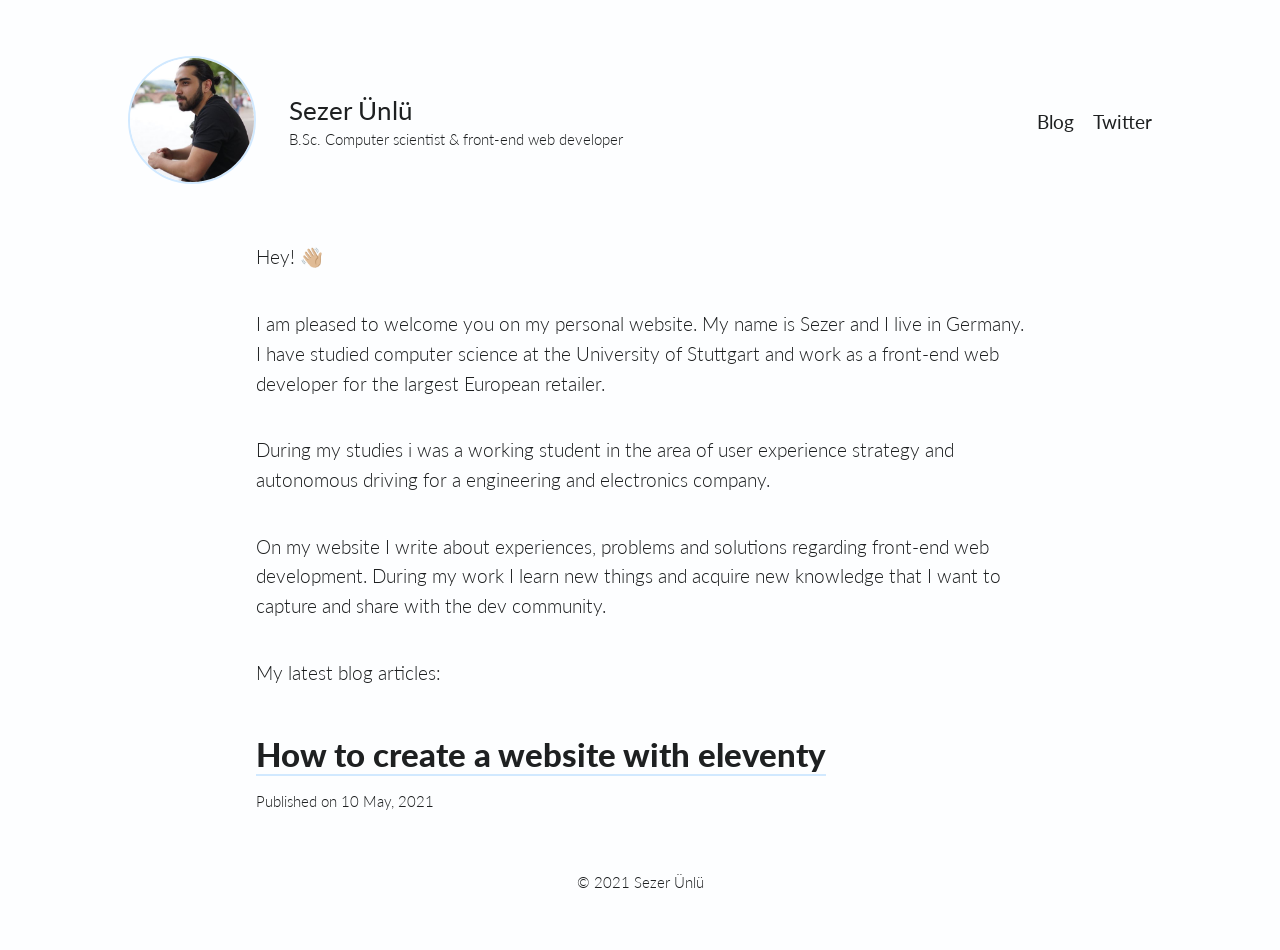
==== index.html @ a95ba181 "Update" ====
<!DOCTYPE html>
<html lang="en">
<head>
    <meta charset="utf-8">
    <meta name="viewport" content="width=device-width, initial-scale=1.0">
        <title>Sezer Ünlü | B.Sc. Computer scientist & front-end web developer</title>
    <link rel="preconnect" href="https://fonts.gstatic.com">
    <link href="https://fonts.googleapis.com/css2?family=Lato:ital,wght@0,300;0,400;0,900;1,300;1,400;1,900&display=swap" rel="stylesheet">
    <link rel="stylesheet" href="/css/style.css">
    <link rel="apple-touch-icon" type="image/png" sizes="180x180" href="/img/apple-touch-icon.png">
    <link rel="icon" type="image/png" sizes="32x32" href="/img/favicon-32x32.png">
    <link rel="icon" type="image/png" sizes="16x16" href="/img/favicon-16x16.png">
</head>
<body>
    <header class="header">
        <div class="header-item">
            <a class="header-image-link" href="/" title="Sezer Ünlü" tabindex="-1">
                <img class="header-image" src="/img/sezer-uenlue.jpeg" alt="Sezer Ünlü" />
            </a>
        </div>
        <div class="header-item">
            <h1 class="header-title">Sezer Ünlü</h1>
            <small class="header-description">B.Sc. Computer scientist & front-end web developer</small>
        </div>
        <div class="header-item">
            <nav class="header-navigation" aria-label="Navigation">
                
                    <a href="/blog">Blog</a>
                
                    <a href="https://twitter.com/sezer">Twitter</a>
                
            </nav>
        </div>
    </header>
    <main class="main">
        <p>Hey! 👋🏼</p>
<p>
    I am pleased to welcome you on my personal website. My name is Sezer and I live in Germany.
    I have studied computer science at the University of Stuttgart and work as a front-end web developer for the largest European retailer.
</p>
<p>
    During my studies i was a working student in the area of user experience strategy and autonomous driving for a engineering and electronics company.
</p>
<p>
    On my website I write about experiences, problems and solutions regarding front-end web development.
    During my work I learn new things and acquire new knowledge that I want to capture and share with the dev community.
</p>
<p>My latest blog articles:</p>
<ul class="article-list">
    
    <li>
        <h2 class="article-list-title"><a href="/blog/how-to-create-a-website-with-eleventy/">How to create a website with eleventy</a></h2>
        <span class="pub-time">Published on <time datetime="2021-05-10" pubdate>10 May, 2021</time></span>
        
    </li>
    
</ul>
    </main>
    <footer class="footer">
        <p class="footer-notes">© 2021 Sezer Ünlü</p>
    </footer>
</body>
</html>
---- css/style.css ----
/* Main */

html {
  font-family: "Lato", sans-serif;
  font-size: calc(16px + 0.2vw);
  background-color: #fdfeff;
}

body {
  color: #1e2021;
  padding: 3rem 1rem 1rem;
  margin: 0;
  max-width: 100%;
}

a:hover {
  box-shadow: 0px 2px 0px 0px #d1e9ff;
  outline: 2px solid transparent;
}

a:focus {
  box-shadow: 0px 0px 0px 2px #d1e9ff;
  outline: 2px solid transparent;
}

h1,
h2,
h3,
h4,
h5,
h6,
p {
  margin: 0;
  padding: 0;
}

/* Header */

.header {
  max-width: 1024px;
  margin: auto;
  display: flex;
  align-items: center;
}

.header-item + .header-item {
  padding-left: 1rem;
}

.header-item:last-child {
  margin-left: auto;
}

.header-image {
  border: 2px solid #d1e9ff;
  width: 88px;
  height: auto;
  border-radius: 50%;
}

.header-image-link {
  font-size: 0;
  display: inline-block;
}

.header-image-link:hover {
  box-shadow: none;
  outline: none;
}

.header-title {
  font-size: 1.4rem;
  font-weight: 400;
}

.header-description {
  display: inline-block;
  margin-top: 4px;
  font-size: 0.8rem;
  font-weight: 300;
  line-height: 1rem;
}

.header-navigation {
  list-style: none;
  display: flex;
  align-items: flex-end;
  flex-direction: column;
}

.header-navigation a + a {
  margin-top: 0.3rem;
}

.header-navigation a {
  color: #1e2021;
  list-style: none;
  font-size: 1rem;
  text-decoration: none;
  white-space: nowrap;
}

/* Main */

.main {
  max-width: 768px;
  margin: 3rem auto 0;
}

.h1,
.h2,
.h3,
.h4,
.h5,
.h6 {
  font-weight: 900;
  margin-bottom: 2rem;
  margin-top: 3rem;
}

.h1 {
  font-size: 2rem;
}

.h2 {
  font-size: 1.8rem;
}

.h3 {
  font-size: 1.6rem;
}

.h4 {
  font-size: 1.4rem;
}

.h5 {
  font-size: 1.2rem;
}

.h6 {
  font-size: 1rem;
}

p {
  line-height: 1.6;
  margin-bottom: 2rem;
  margin-top: 1.6rem;
  font-weight: 300;
}

ul,
ol {
  margin-bottom: 2rem;
  margin-top: 1.6rem;
  padding-left: 30px;
}

ul li,
ol li {
  line-height: 1.3;
  font-weight: 300;
  font-size: 1.6rem;
  margin-bottom: 1rem;
}

.main a {
  text-decoration: none;
  font-weight: 300;
  color: #1e2021;
  box-shadow: 0px 2px 0px 0px #d1e9ff;
  outline: 2px solid transparent;
}

.main a:focus {
  box-shadow: 0px 0px 0px 2px #d1e9ff;
  outline: 2px solid transparent;
}

.main b {
  font-weight: 400;
}

blockquote {
  margin: 1.6rem 0 2rem 0;
  background-color: #fefefe;
}

blockquote p {
  padding: 1.6rem;
}

pre {
  margin: 1.6rem 0 2rem 0;
  white-space: normal;
}

code {
  color: #fefefe;
  background-color: #1e2021;
  padding: 0 4px;
  font-weight: 300;
}

pre code {
  display: block;
  white-space: pre;
  overflow-x: scroll;
  padding: 0 1.6rem;
}

.pub-time {
  font-size: 0.8rem;
  font-weight: 300;
  margin-bottom: 1.4rem;
}

.main img {
  max-width: 100%;
  height: auto;
}

/* Article list */

ul.article-list {
  list-style: none;
  padding-left: 0px;
}

ul.article-list li {
  line-height: 1.3;
}

ul.article-list li h2 a {
  padding: 0;
  font-weight: 900;
}

.article-list-info {
  display: block;
  margin-top: 0.5rem;
}

.article-list-title {
  font-weight: 900;
  font-size: 1.8rem;
  margin-top: 2.4rem;
}

/* Footer */

.footer {
  max-width: 1024px;
  margin: 3rem auto 0;
}

.footer-notes {
  font-size: 0.8rem;
  text-align: center;
}

/* Media queries */

@media only screen and (min-width: 480px) {
  .header-item + .header-item {
    padding-left: 1.8rem;
  }

  .header-image {
    width: 104px;
  }
}

@media only screen and (min-width: 768px) {
  .header-image {
    width: 124px;
  }

  .header-navigation {
    flex-direction: row;
  }

  .header-navigation a + a {
    margin-left: 1rem;
    margin-top: 0;
  }
}
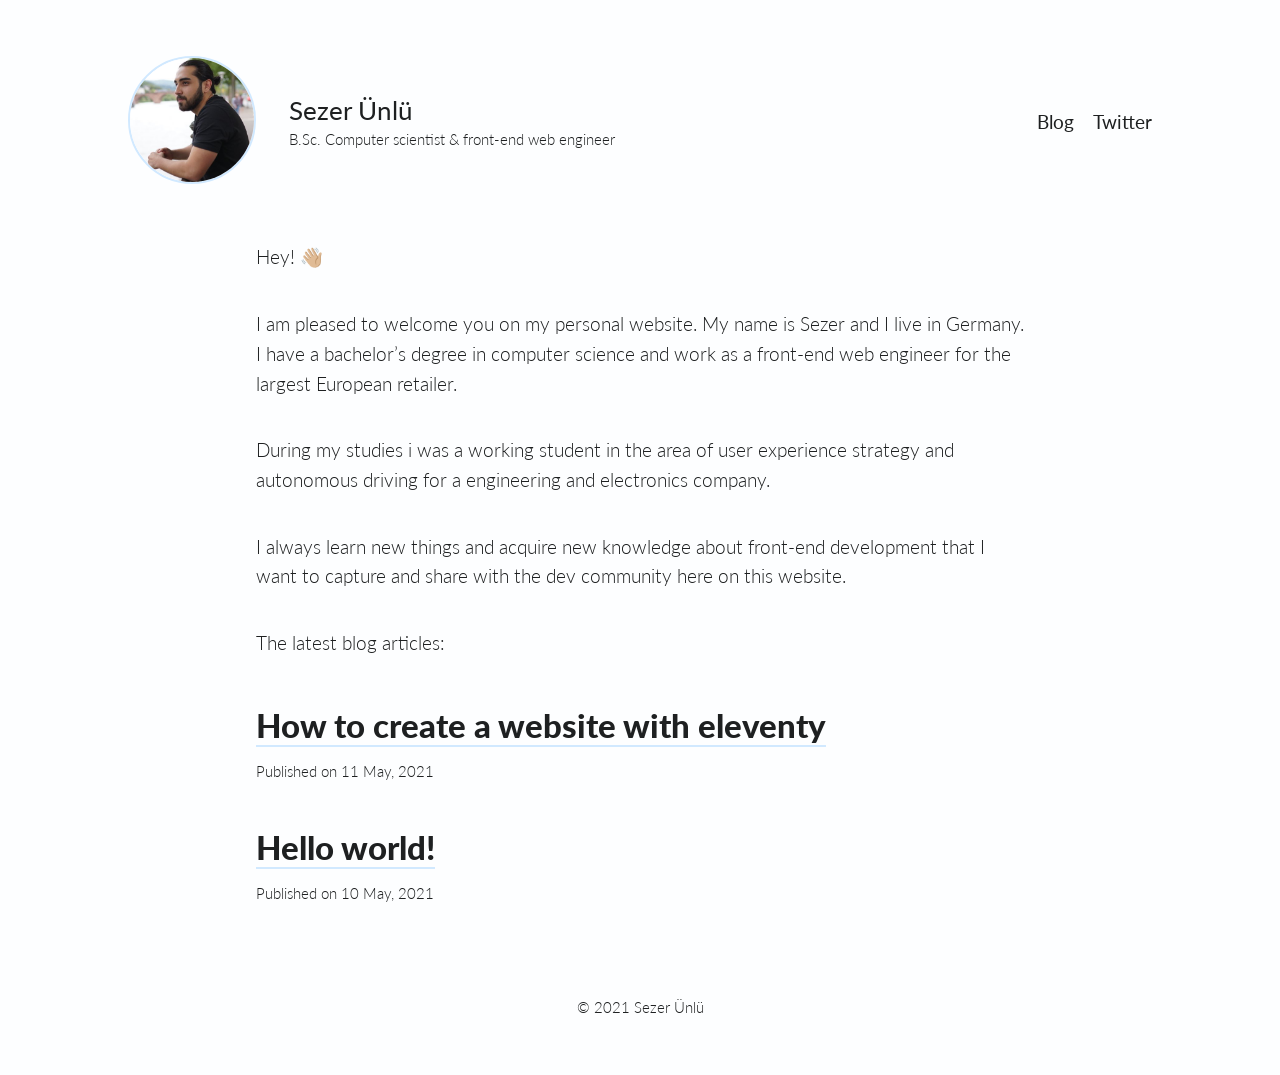
==== commit 58c40832: "Update" ====
--- a/index.html
+++ b/index.html
@@ -3,7 +3,7 @@
 <head>
     <meta charset="utf-8">
     <meta name="viewport" content="width=device-width, initial-scale=1.0">
-        <title>Sezer Ünlü | B.Sc. Computer scientist & front-end web developer</title>
+        <title>Sezer Ünlü | B.Sc. Computer scientist & front-end web engineer</title>
     <link rel="preconnect" href="https://fonts.gstatic.com">
     <link href="https://fonts.googleapis.com/css2?family=Lato:ital,wght@0,300;0,400;0,900;1,300;1,400;1,900&display=swap" rel="stylesheet">
     <link rel="stylesheet" href="/css/style.css">
@@ -20,7 +20,7 @@
         </div>
         <div class="header-item">
             <h1 class="header-title">Sezer Ünlü</h1>
-            <small class="header-description">B.Sc. Computer scientist & front-end web developer</small>
+            <small class="header-description">B.Sc. Computer scientist & front-end web engineer</small>
         </div>
         <div class="header-item">
             <nav class="header-navigation" aria-label="Navigation">
@@ -36,25 +36,31 @@
         <p>Hey! 👋🏼</p>
 <p>
     I am pleased to welcome you on my personal website. My name is Sezer and I live in Germany.
-    I have studied computer science at the University of Stuttgart and work as a front-end web developer for the largest European retailer.
+    I have a bachelor’s degree in computer science and work as a front-end web engineer for the largest European retailer.
 </p>
 <p>
     During my studies i was a working student in the area of user experience strategy and autonomous driving for a engineering and electronics company.
 </p>
 <p>
-    On my website I write about experiences, problems and solutions regarding front-end web development.
-    During my work I learn new things and acquire new knowledge that I want to capture and share with the dev community.
+    I always learn new things and acquire new knowledge about front-end development that I want to capture and share with the dev community here on this website.
 </p>
-<p>My latest blog articles:</p>
+<p>The latest blog articles:</p>
 <ul class="article-list">
     
     <li>
-        <h2 class="article-list-title"><a href="/blog/how-to-create-a-website-with-eleventy/">How to create a website with eleventy</a></h2>
+        <h2 class="article-list-title h-article"><a href="/blog/how-to-create-a-website-with-eleventy/">How to create a website with eleventy</a></h2>
+        <span class="pub-time">Published on <time datetime="2021-05-11" pubdate>11 May, 2021</time></span>
+        
+    </li>
+    
+    <li>
+        <h2 class="article-list-title h-article"><a href="/blog/hello-world/">Hello world!</a></h2>
         <span class="pub-time">Published on <time datetime="2021-05-10" pubdate>10 May, 2021</time></span>
         
     </li>
     
 </ul>
+<!--<p>Click the following link for more articles: <a href="/blog">to the Blog page</a></p>-->
     </main>
     <footer class="footer">
         <p class="footer-notes">© 2021 Sezer Ünlü</p>
--- a/css/style.css
+++ b/css/style.css
@@ -59,7 +59,7 @@
 }
 
 .header-image-link {
-  font-size: 0;
+  height: 0;
   display: inline-block;
 }
 
@@ -200,6 +200,8 @@
   background-color: #1e2021;
   padding: 0 4px;
   font-weight: 300;
+  line-height: 1.6;
+  font-size: 0.9rem;
 }
 
 pre code {
@@ -210,14 +212,19 @@
 }
 
 .pub-time {
+  display: block;
   font-size: 0.8rem;
   font-weight: 300;
-  margin-bottom: 1.4rem;
+  margin-bottom: 2rem;
 }
 
 .main img {
   max-width: 100%;
   height: auto;
+}
+
+.h-article {
+  margin-bottom: 0.8rem;
 }
 
 /* Article list */
@@ -251,7 +258,7 @@
 
 .footer {
   max-width: 1024px;
-  margin: 3rem auto 0;
+  margin: 5rem auto 1rem;
 }
 
 .footer-notes {
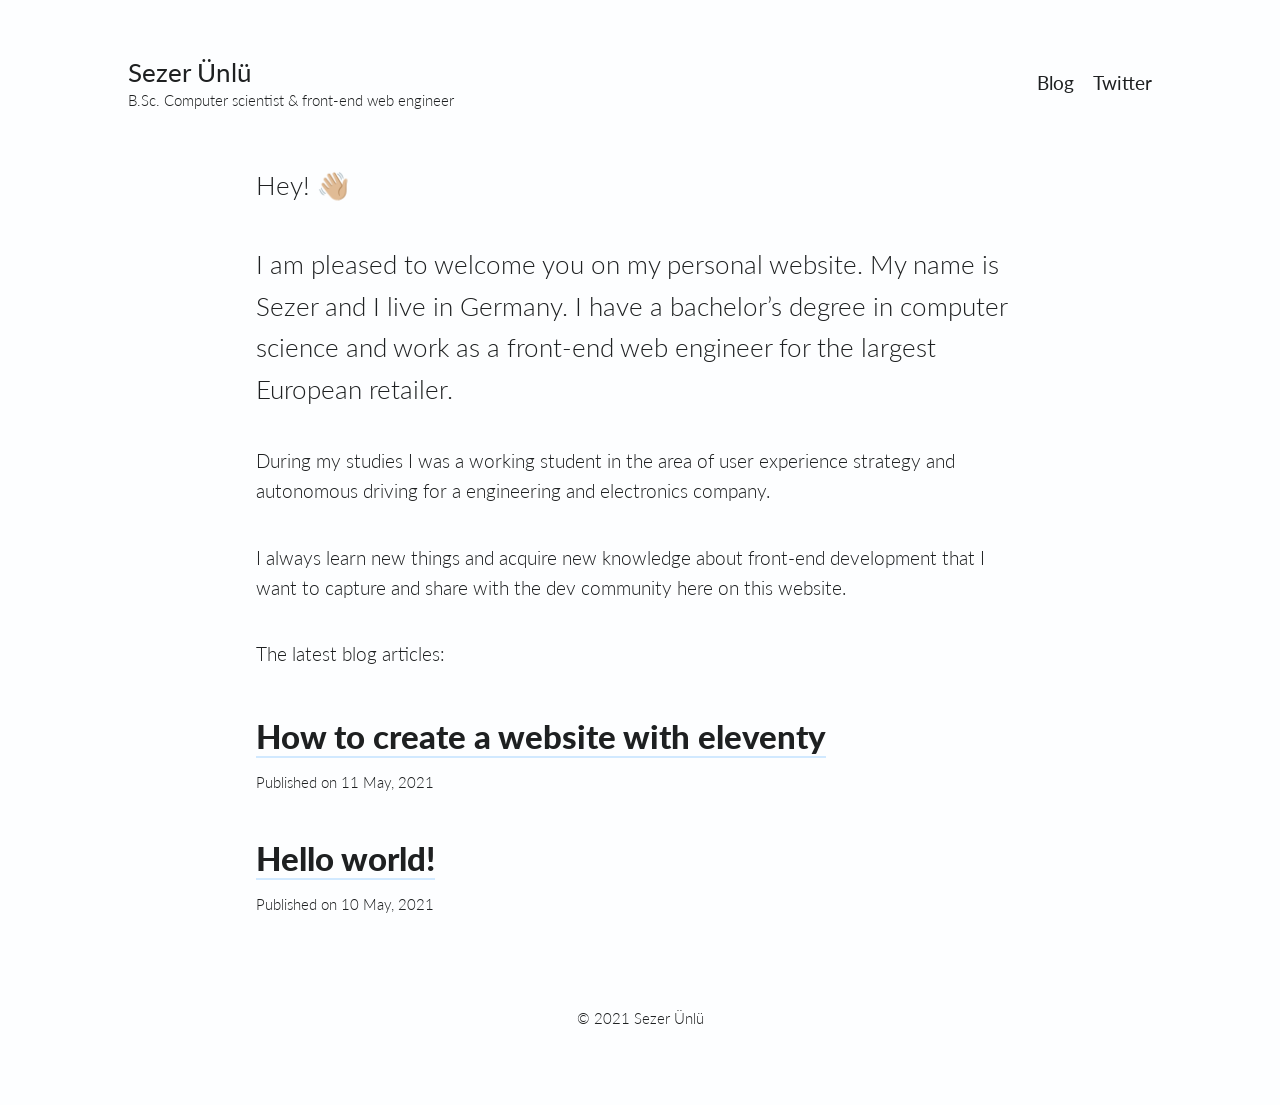
==== commit cc57064c: "update" ====
--- a/index.html
+++ b/index.html
@@ -7,19 +7,11 @@
     <link rel="preconnect" href="https://fonts.gstatic.com">
     <link href="https://fonts.googleapis.com/css2?family=Lato:ital,wght@0,300;0,400;0,900;1,300;1,400;1,900&display=swap" rel="stylesheet">
     <link rel="stylesheet" href="/css/style.css">
-    <link rel="apple-touch-icon" type="image/png" sizes="180x180" href="/img/apple-touch-icon.png">
-    <link rel="icon" type="image/png" sizes="32x32" href="/img/favicon-32x32.png">
-    <link rel="icon" type="image/png" sizes="16x16" href="/img/favicon-16x16.png">
 </head>
 <body>
     <header class="header">
         <div class="header-item">
-            <a class="header-image-link" href="/" title="Sezer Ünlü" tabindex="-1">
-                <img class="header-image" src="/img/sezer-uenlue.jpeg" alt="Sezer Ünlü" />
-            </a>
-        </div>
-        <div class="header-item">
-            <h1 class="header-title">Sezer Ünlü</h1>
+            <h1 class="header-title"><a href="/" class="header-title-link">Sezer Ünlü</a></h1>
             <small class="header-description">B.Sc. Computer scientist & front-end web engineer</small>
         </div>
         <div class="header-item">
@@ -33,13 +25,13 @@
         </div>
     </header>
     <main class="main">
-        <p>Hey! 👋🏼</p>
-<p>
+        <p class="larger">Hey! 👋🏼</p>
+<p class="larger">
     I am pleased to welcome you on my personal website. My name is Sezer and I live in Germany.
     I have a bachelor’s degree in computer science and work as a front-end web engineer for the largest European retailer.
 </p>
 <p>
-    During my studies i was a working student in the area of user experience strategy and autonomous driving for a engineering and electronics company.
+    During my studies I was a working student in the area of user experience strategy and autonomous driving for a engineering and electronics company.
 </p>
 <p>
     I always learn new things and acquire new knowledge about front-end development that I want to capture and share with the dev community here on this website.
@@ -48,13 +40,13 @@
 <ul class="article-list">
     
     <li>
-        <h2 class="article-list-title h-article"><a href="/blog/how-to-create-a-website-with-eleventy/">How to create a website with eleventy</a></h2>
+        <h2 class="article-list-title article-title"><a href="/blog/how-to-create-a-website-with-eleventy/">How to create a website with eleventy</a></h2>
         <span class="pub-time">Published on <time datetime="2021-05-11" pubdate>11 May, 2021</time></span>
         
     </li>
     
     <li>
-        <h2 class="article-list-title h-article"><a href="/blog/hello-world/">Hello world!</a></h2>
+        <h2 class="article-list-title article-title"><a href="/blog/hello-world/">Hello world!</a></h2>
         <span class="pub-time">Published on <time datetime="2021-05-10" pubdate>10 May, 2021</time></span>
         
     </li>
--- a/css/style.css
+++ b/css/style.css
@@ -8,7 +8,7 @@
 
 body {
   color: #1e2021;
-  padding: 3rem 1rem 1rem;
+  padding: 3rem 1.4rem 2rem;
   margin: 0;
   max-width: 100%;
 }
@@ -28,10 +28,93 @@
 h3,
 h4,
 h5,
-h6,
+h6 {
+  font-weight: 900;
+  padding: 0;
+  margin-left: 0;
+  margin-right: 0;
+  margin-bottom: 2rem;
+  margin-top: 3rem;
+}
+
+h1 {
+  font-size: 2.2rem;
+}
+
+h2 {
+  font-size: 1.8rem;
+}
+
+h3 {
+  font-size: 1.6rem;
+}
+
+h4 {
+  font-size: 1.4rem;
+}
+
+h5 {
+  font-size: 1.2rem;
+}
+
+h6 {
+  font-size: 1rem;
+}
+
 p {
-  margin: 0;
-  padding: 0;
+  line-height: 1.6;
+  margin-bottom: 2rem;
+  margin-top: 1.6rem;
+  font-weight: 300;
+}
+
+p.larger {
+  font-size: 1.4rem;
+}
+
+ul,
+ol {
+  margin-bottom: 2rem;
+  margin-top: 1.6rem;
+  padding-left: 30px;
+}
+
+ul li,
+ol li {
+  line-height: 1.3;
+  font-weight: 300;
+  font-size: 1.6rem;
+  margin-bottom: 1rem;
+}
+
+blockquote {
+  margin: 1.6rem 0 2rem 0;
+  background-color: #fefefe;
+}
+
+blockquote p {
+  padding: 1.6rem;
+}
+
+pre {
+  margin: 1.6rem 0 2rem 0;
+  white-space: normal;
+}
+
+code {
+  color: #fefefe;
+  background-color: #1e2021;
+  padding: 0 4px;
+  font-weight: 300;
+  line-height: 1.6;
+  font-size: 0.9rem;
+}
+
+pre code {
+  display: block;
+  white-space: pre;
+  overflow-x: scroll;
+  padding: 0 1.6rem;
 }
 
 /* Header */
@@ -51,31 +134,20 @@
   margin-left: auto;
 }
 
-.header-image {
-  border: 2px solid #d1e9ff;
-  width: 88px;
-  height: auto;
-  border-radius: 50%;
-}
-
-.header-image-link {
-  height: 0;
-  display: inline-block;
-}
-
-.header-image-link:hover {
-  box-shadow: none;
-  outline: none;
-}
-
 .header-title {
   font-size: 1.4rem;
   font-weight: 400;
+  margin-bottom: 0;
+  margin-top: 0;
+}
+
+.header-title-link {
+  text-decoration: none;
+  color: #1e2021;
 }
 
 .header-description {
   display: inline-block;
-  margin-top: 4px;
   font-size: 0.8rem;
   font-weight: 300;
   line-height: 1rem;
@@ -100,70 +172,13 @@
   white-space: nowrap;
 }
 
-/* Main */
+/* Content */
 
 .main {
   max-width: 768px;
   margin: 3rem auto 0;
 }
 
-.h1,
-.h2,
-.h3,
-.h4,
-.h5,
-.h6 {
-  font-weight: 900;
-  margin-bottom: 2rem;
-  margin-top: 3rem;
-}
-
-.h1 {
-  font-size: 2rem;
-}
-
-.h2 {
-  font-size: 1.8rem;
-}
-
-.h3 {
-  font-size: 1.6rem;
-}
-
-.h4 {
-  font-size: 1.4rem;
-}
-
-.h5 {
-  font-size: 1.2rem;
-}
-
-.h6 {
-  font-size: 1rem;
-}
-
-p {
-  line-height: 1.6;
-  margin-bottom: 2rem;
-  margin-top: 1.6rem;
-  font-weight: 300;
-}
-
-ul,
-ol {
-  margin-bottom: 2rem;
-  margin-top: 1.6rem;
-  padding-left: 30px;
-}
-
-ul li,
-ol li {
-  line-height: 1.3;
-  font-weight: 300;
-  font-size: 1.6rem;
-  margin-bottom: 1rem;
-}
-
 .main a {
   text-decoration: none;
   font-weight: 300;
@@ -179,36 +194,6 @@
 
 .main b {
   font-weight: 400;
-}
-
-blockquote {
-  margin: 1.6rem 0 2rem 0;
-  background-color: #fefefe;
-}
-
-blockquote p {
-  padding: 1.6rem;
-}
-
-pre {
-  margin: 1.6rem 0 2rem 0;
-  white-space: normal;
-}
-
-code {
-  color: #fefefe;
-  background-color: #1e2021;
-  padding: 0 4px;
-  font-weight: 300;
-  line-height: 1.6;
-  font-size: 0.9rem;
-}
-
-pre code {
-  display: block;
-  white-space: pre;
-  overflow-x: scroll;
-  padding: 0 1.6rem;
 }
 
 .pub-time {
@@ -223,7 +208,7 @@
   height: auto;
 }
 
-.h-article {
+.article-title {
   margin-bottom: 0.8rem;
 }
 
@@ -272,17 +257,9 @@
   .header-item + .header-item {
     padding-left: 1.8rem;
   }
-
-  .header-image {
-    width: 104px;
-  }
 }
 
 @media only screen and (min-width: 768px) {
-  .header-image {
-    width: 124px;
-  }
-
   .header-navigation {
     flex-direction: row;
   }
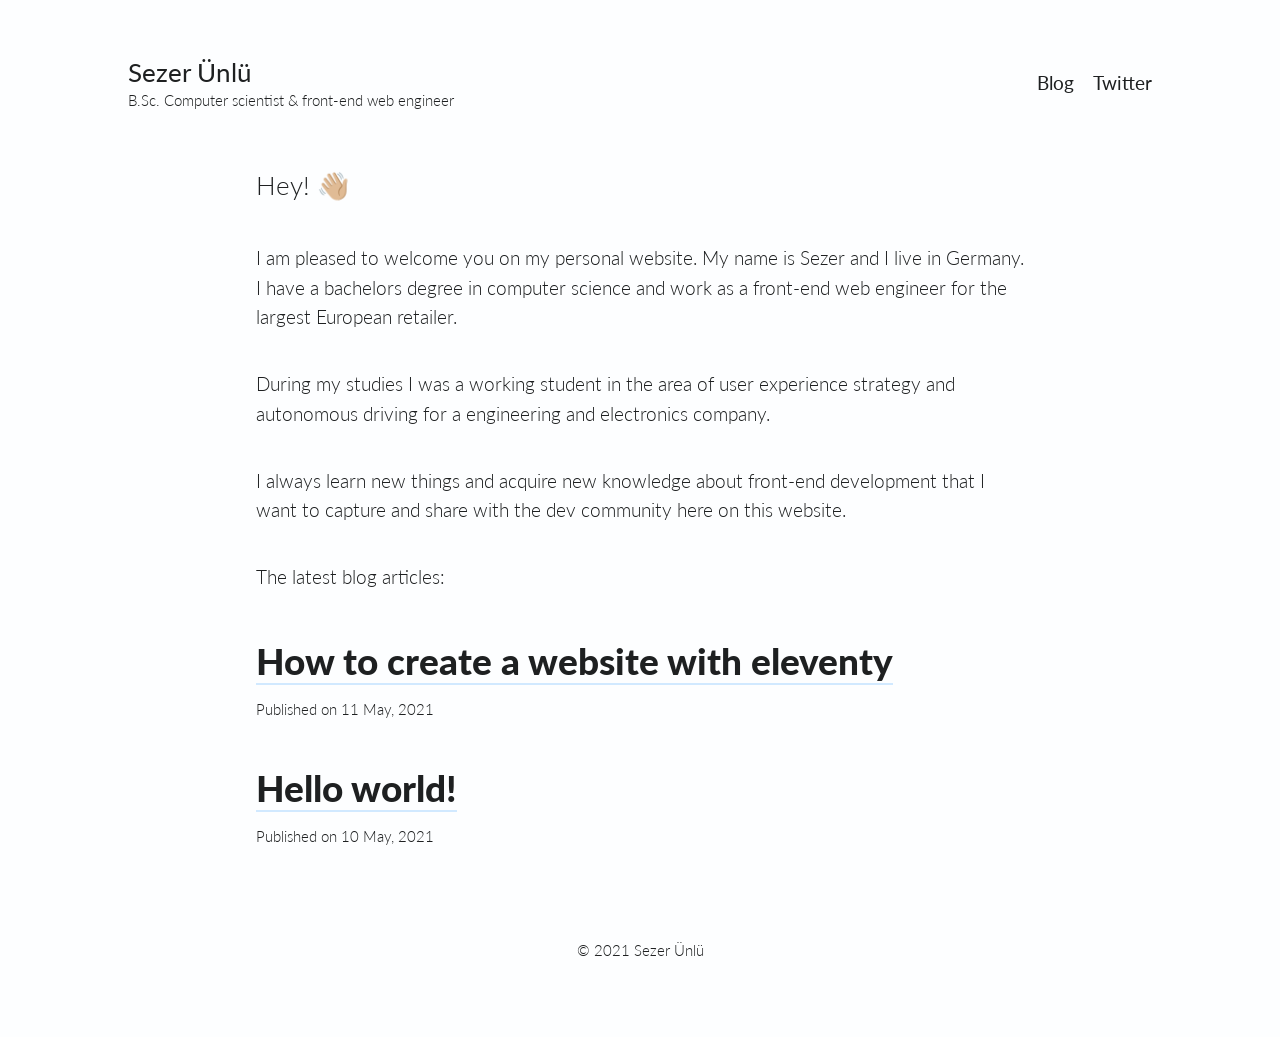
==== commit 0553ca7a: "update" ====
--- a/index.html
+++ b/index.html
@@ -3,7 +3,7 @@
 <head>
     <meta charset="utf-8">
     <meta name="viewport" content="width=device-width, initial-scale=1.0">
-        <title>Sezer Ünlü | B.Sc. Computer scientist & front-end web engineer</title>
+    <title>Sezer Ünlü | B.Sc. Computer scientist & front-end web engineer</title>
     <link rel="preconnect" href="https://fonts.gstatic.com">
     <link href="https://fonts.googleapis.com/css2?family=Lato:ital,wght@0,300;0,400;0,900;1,300;1,400;1,900&display=swap" rel="stylesheet">
     <link rel="stylesheet" href="/css/style.css">
@@ -26,9 +26,9 @@
     </header>
     <main class="main">
         <p class="larger">Hey! 👋🏼</p>
-<p class="larger">
+<p>
     I am pleased to welcome you on my personal website. My name is Sezer and I live in Germany.
-    I have a bachelor’s degree in computer science and work as a front-end web engineer for the largest European retailer.
+    I have a bachelors degree in computer science and work as a front-end web engineer for the largest European retailer.
 </p>
 <p>
     During my studies I was a working student in the area of user experience strategy and autonomous driving for a engineering and electronics company.
--- a/css/style.css
+++ b/css/style.css
@@ -38,11 +38,11 @@
 }
 
 h1 {
-  font-size: 2.2rem;
+  font-size: 2.4rem;
 }
 
 h2 {
-  font-size: 1.8rem;
+  font-size: 2rem;
 }
 
 h3 {
@@ -104,7 +104,7 @@
 code {
   color: #fefefe;
   background-color: #1e2021;
-  padding: 0 4px;
+  padding: 4px;
   font-weight: 300;
   line-height: 1.6;
   font-size: 0.9rem;
@@ -235,7 +235,7 @@
 
 .article-list-title {
   font-weight: 900;
-  font-size: 1.8rem;
+  font-size: 2rem;
   margin-top: 2.4rem;
 }
 
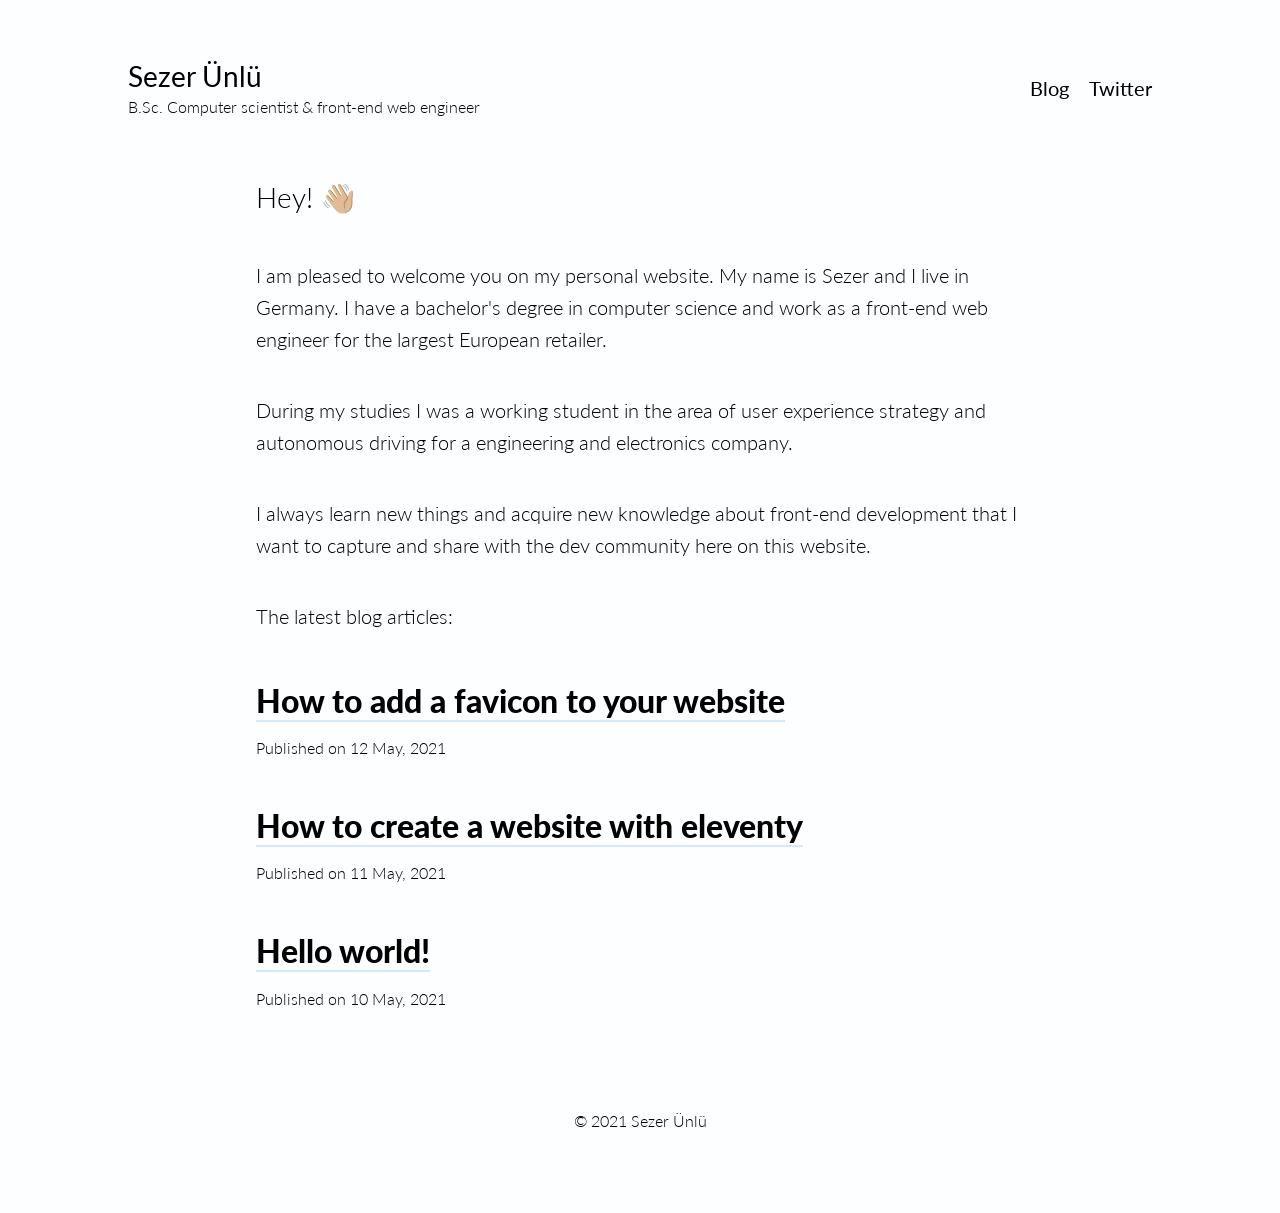
==== commit 4d532a37: "update" ====
--- a/index.html
+++ b/index.html
@@ -28,7 +28,7 @@
         <p class="larger">Hey! 👋🏼</p>
 <p>
     I am pleased to welcome you on my personal website. My name is Sezer and I live in Germany.
-    I have a bachelors degree in computer science and work as a front-end web engineer for the largest European retailer.
+    I have a bachelor's degree in computer science and work as a front-end web engineer for the largest European retailer.
 </p>
 <p>
     During my studies I was a working student in the area of user experience strategy and autonomous driving for a engineering and electronics company.
@@ -38,6 +38,12 @@
 </p>
 <p>The latest blog articles:</p>
 <ul class="article-list">
+    
+    <li>
+        <h2 class="article-list-title article-title"><a href="/blog/how-to-add-a-favicon-to-your-website/">How to add a favicon to your website</a></h2>
+        <span class="pub-time">Published on <time datetime="2021-05-12" pubdate>12 May, 2021</time></span>
+        
+    </li>
     
     <li>
         <h2 class="article-list-title article-title"><a href="/blog/how-to-create-a-website-with-eleventy/">How to create a website with eleventy</a></h2>
--- a/css/style.css
+++ b/css/style.css
@@ -2,12 +2,12 @@
 
 html {
   font-family: "Lato", sans-serif;
-  font-size: calc(16px + 0.2vw);
+  font-size: calc(16px + 0.3vw);
   background-color: #fdfeff;
 }
 
 body {
-  color: #1e2021;
+  color: #000000;
   padding: 3rem 1.4rem 2rem;
   margin: 0;
   max-width: 100%;
@@ -38,23 +38,23 @@
 }
 
 h1 {
-  font-size: 2.4rem;
+  font-size: 2rem;
 }
 
 h2 {
-  font-size: 2rem;
+  font-size: 1.6rem;
 }
 
 h3 {
-  font-size: 1.6rem;
+  font-size: 1.4rem;
 }
 
 h4 {
-  font-size: 1.4rem;
+  font-size: 1.2rem;
 }
 
 h5 {
-  font-size: 1.2rem;
+  font-size: 1rem;
 }
 
 h6 {
@@ -103,7 +103,7 @@
 
 code {
   color: #fefefe;
-  background-color: #1e2021;
+  background-color: #000000;
   padding: 4px;
   font-weight: 300;
   line-height: 1.6;
@@ -143,7 +143,7 @@
 
 .header-title-link {
   text-decoration: none;
-  color: #1e2021;
+  color: #000000;
 }
 
 .header-description {
@@ -165,7 +165,7 @@
 }
 
 .header-navigation a {
-  color: #1e2021;
+  color: #000000;
   list-style: none;
   font-size: 1rem;
   text-decoration: none;
@@ -182,7 +182,7 @@
 .main a {
   text-decoration: none;
   font-weight: 300;
-  color: #1e2021;
+  color: #000000;
   box-shadow: 0px 2px 0px 0px #d1e9ff;
   outline: 2px solid transparent;
 }
@@ -235,7 +235,7 @@
 
 .article-list-title {
   font-weight: 900;
-  font-size: 2rem;
+  font-size: 1.6rem;
   margin-top: 2.4rem;
 }
 
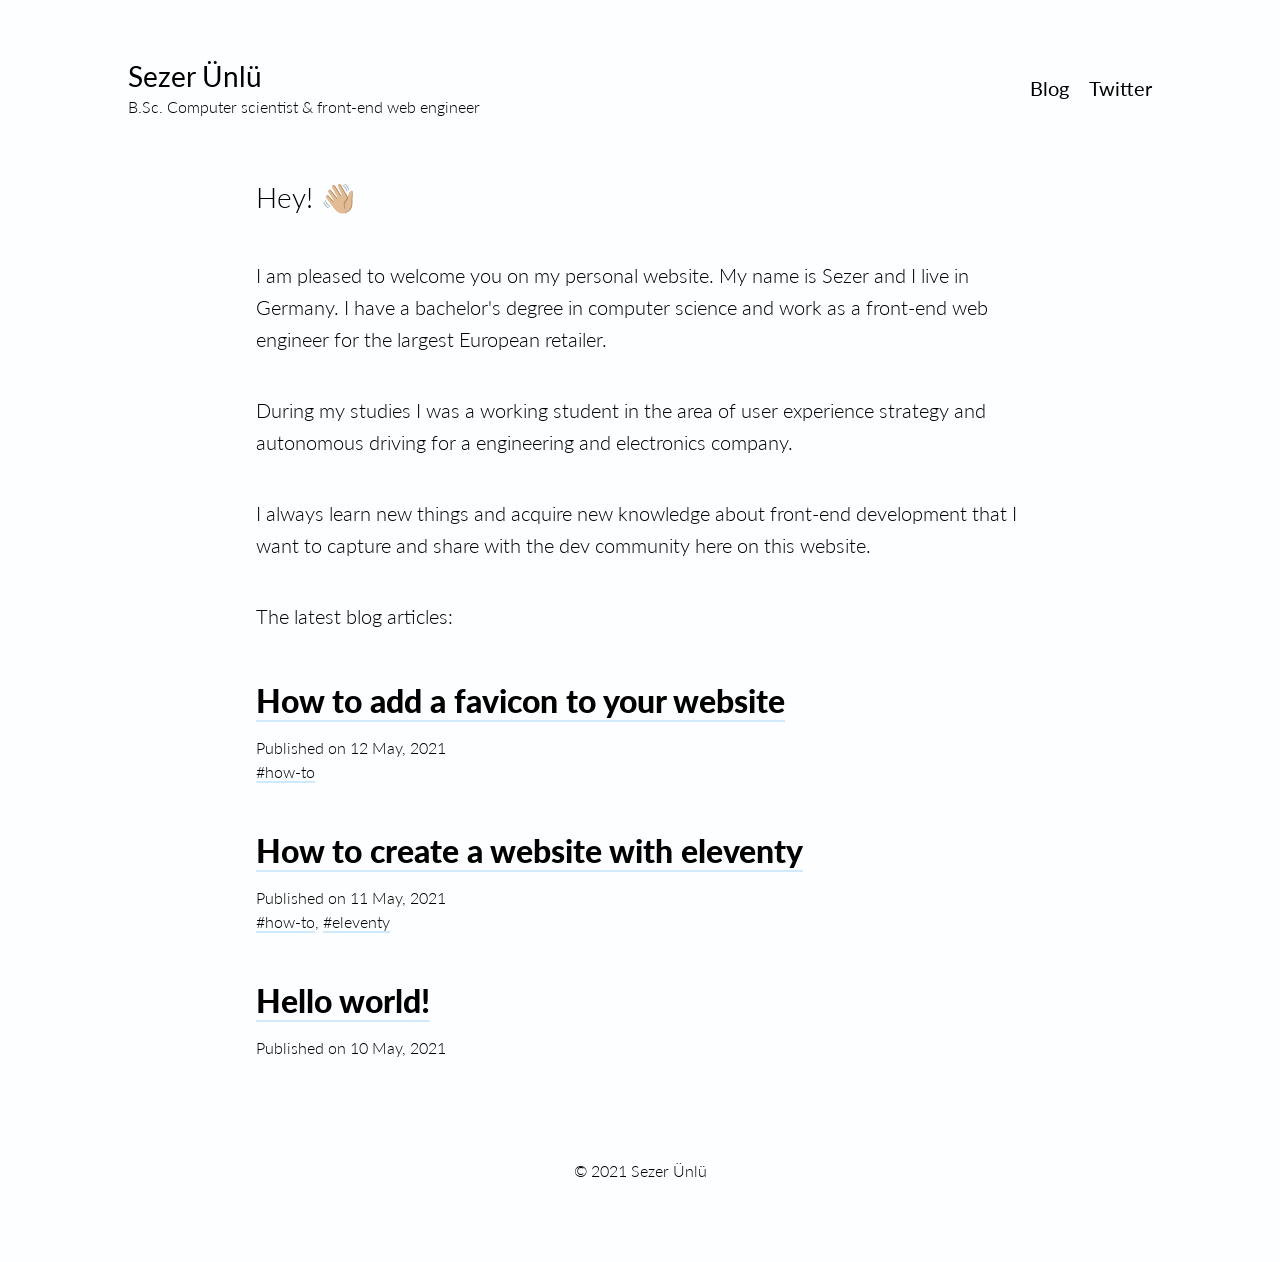
==== commit 5734597b: "update" ====
--- a/index.html
+++ b/index.html
@@ -41,19 +41,48 @@
     
     <li>
         <h2 class="article-list-title article-title"><a href="/blog/how-to-add-a-favicon-to-your-website/">How to add a favicon to your website</a></h2>
-        <span class="pub-time">Published on <time datetime="2021-05-12" pubdate>12 May, 2021</time></span>
+        <div class="article-list-info-wrapper">
+            <span class="pub-time">Published on <time datetime="2021-05-12" pubdate>12 May, 2021</time></span>
+            
+                <div class="article-tags-wrapper">
+                    
+                        
+                            <a href="/tags/how-to">#how-to</a>
+                        
+                    
+                </div>
+            
+        </div>
         
     </li>
     
     <li>
         <h2 class="article-list-title article-title"><a href="/blog/how-to-create-a-website-with-eleventy/">How to create a website with eleventy</a></h2>
-        <span class="pub-time">Published on <time datetime="2021-05-11" pubdate>11 May, 2021</time></span>
+        <div class="article-list-info-wrapper">
+            <span class="pub-time">Published on <time datetime="2021-05-11" pubdate>11 May, 2021</time></span>
+            
+                <div class="article-tags-wrapper">
+                    
+                        
+                            <a href="/tags/how-to">#how-to</a>,
+                        
+                    
+                        
+                            <a href="/tags/eleventy">#eleventy</a>
+                        
+                    
+                </div>
+            
+        </div>
         
     </li>
     
     <li>
         <h2 class="article-list-title article-title"><a href="/blog/hello-world/">Hello world!</a></h2>
-        <span class="pub-time">Published on <time datetime="2021-05-10" pubdate>10 May, 2021</time></span>
+        <div class="article-list-info-wrapper">
+            <span class="pub-time">Published on <time datetime="2021-05-10" pubdate>10 May, 2021</time></span>
+            
+        </div>
         
     </li>
     
--- a/css/style.css
+++ b/css/style.css
@@ -200,7 +200,6 @@
   display: block;
   font-size: 0.8rem;
   font-weight: 300;
-  margin-bottom: 2rem;
 }
 
 .main img {
@@ -239,6 +238,17 @@
   margin-top: 2.4rem;
 }
 
+.article-list-info-wrapper {
+  margin-bottom: 2rem;
+}
+
+.article-tags-wrapper {
+  display: block;
+  font-size: 0.8rem;
+  font-weight: 300;
+  margin-top: 0.2rem;
+}
+
 /* Footer */
 
 .footer {
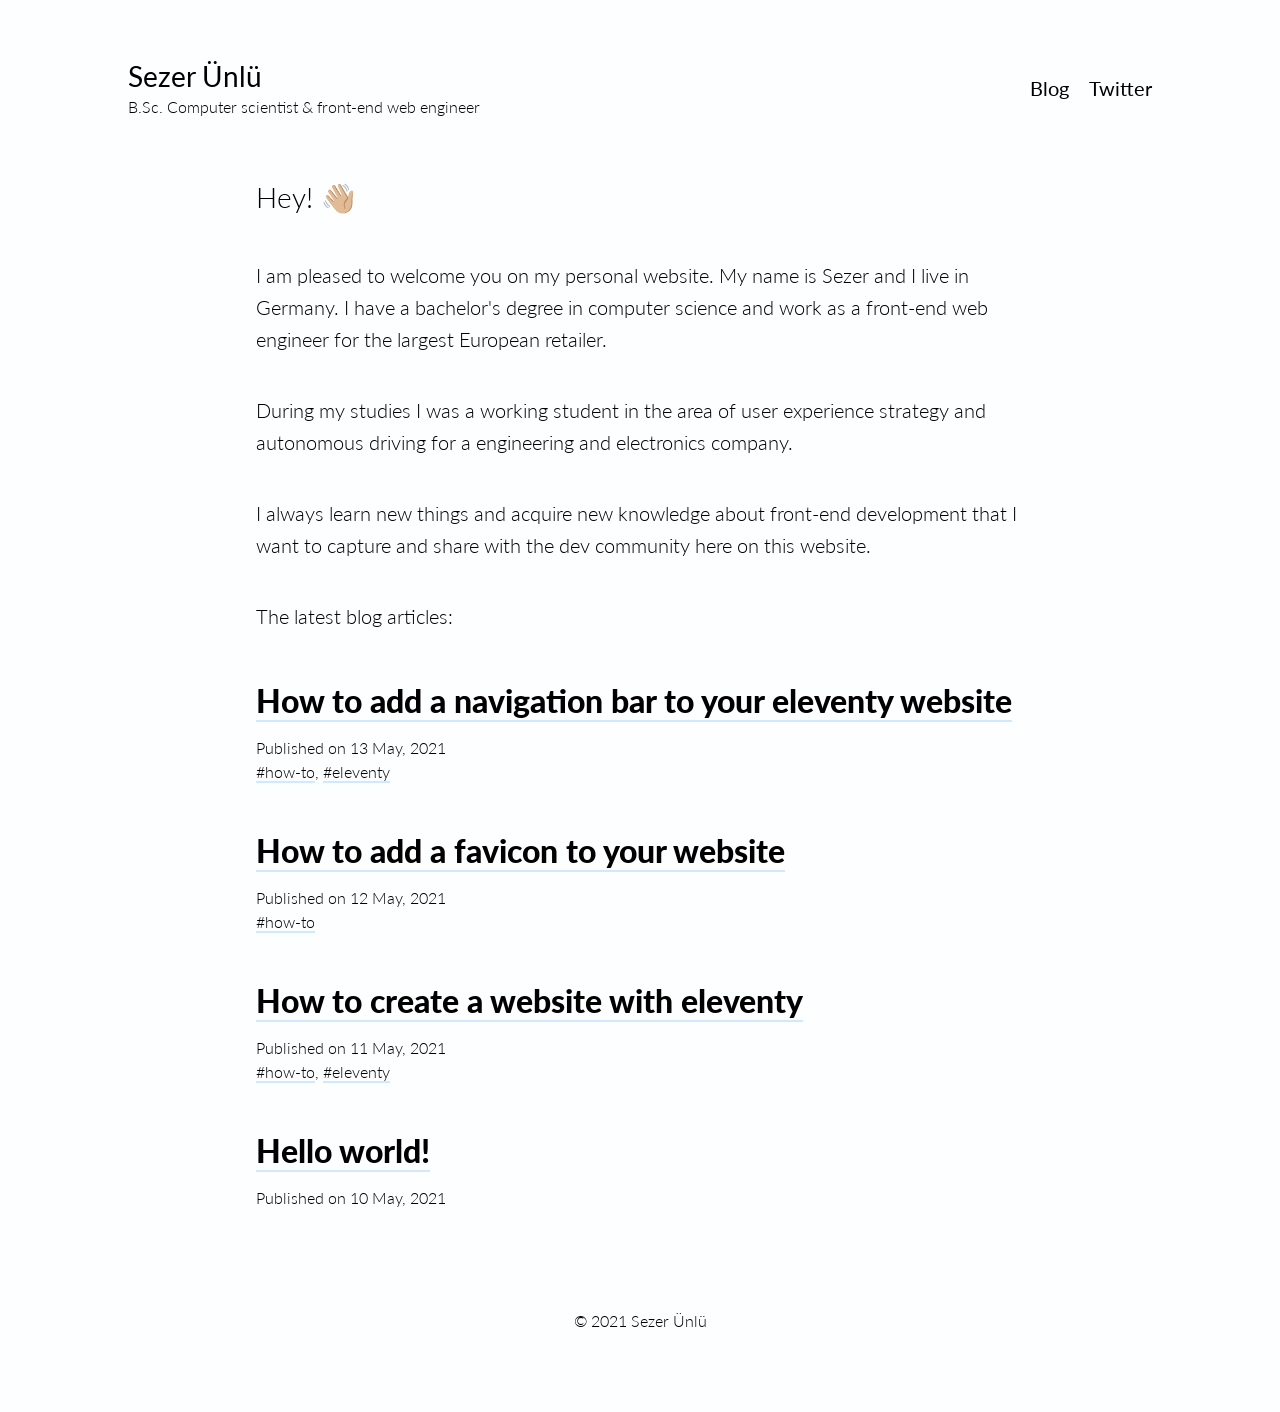
==== commit 1a388bf9: "update" ====
--- a/index.html
+++ b/index.html
@@ -38,6 +38,27 @@
 </p>
 <p>The latest blog articles:</p>
 <ul class="article-list">
+    
+    <li>
+        <h2 class="article-list-title article-title"><a href="/blog/how-to-add-a-navigation-bar-to-your-eleventy-website/">How to add a navigation bar to your eleventy website</a></h2>
+        <div class="article-list-info-wrapper">
+            <span class="pub-time">Published on <time datetime="2021-05-13" pubdate>13 May, 2021</time></span>
+            
+                <div class="article-tags-wrapper">
+                    
+                        
+                            <a href="/tags/how-to">#how-to</a>,
+                        
+                    
+                        
+                            <a href="/tags/eleventy">#eleventy</a>
+                        
+                    
+                </div>
+            
+        </div>
+        
+    </li>
     
     <li>
         <h2 class="article-list-title article-title"><a href="/blog/how-to-add-a-favicon-to-your-website/">How to add a favicon to your website</a></h2>
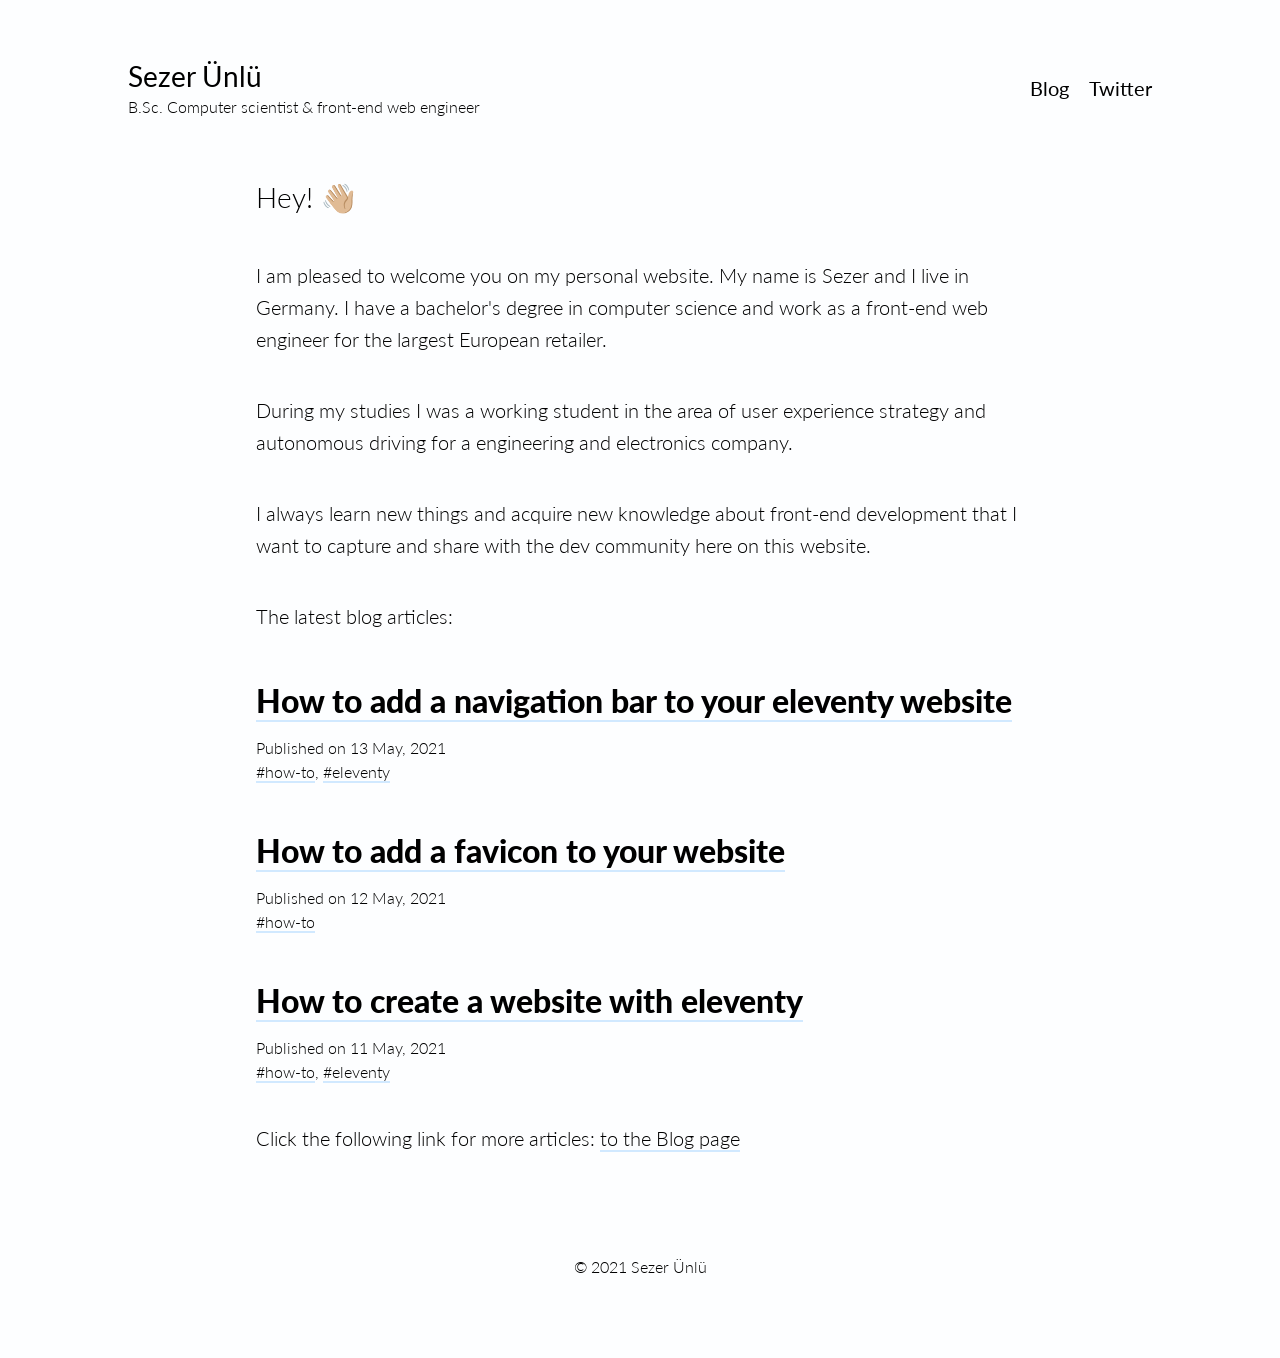
==== commit 73dd9380: "update" ====
--- a/index.html
+++ b/index.html
@@ -37,6 +37,8 @@
     I always learn new things and acquire new knowledge about front-end development that I want to capture and share with the dev community here on this website.
 </p>
 <p>The latest blog articles:</p>
+
+
 <ul class="article-list">
     
     <li>
@@ -98,17 +100,8 @@
         
     </li>
     
-    <li>
-        <h2 class="article-list-title article-title"><a href="/blog/hello-world/">Hello world!</a></h2>
-        <div class="article-list-info-wrapper">
-            <span class="pub-time">Published on <time datetime="2021-05-10" pubdate>10 May, 2021</time></span>
-            
-        </div>
-        
-    </li>
-    
 </ul>
-<!--<p>Click the following link for more articles: <a href="/blog">to the Blog page</a></p>-->
+<p>Click the following link for more articles: <a href="/blog">to the Blog page</a></p>
     </main>
     <footer class="footer">
         <p class="footer-notes">© 2021 Sezer Ünlü</p>
